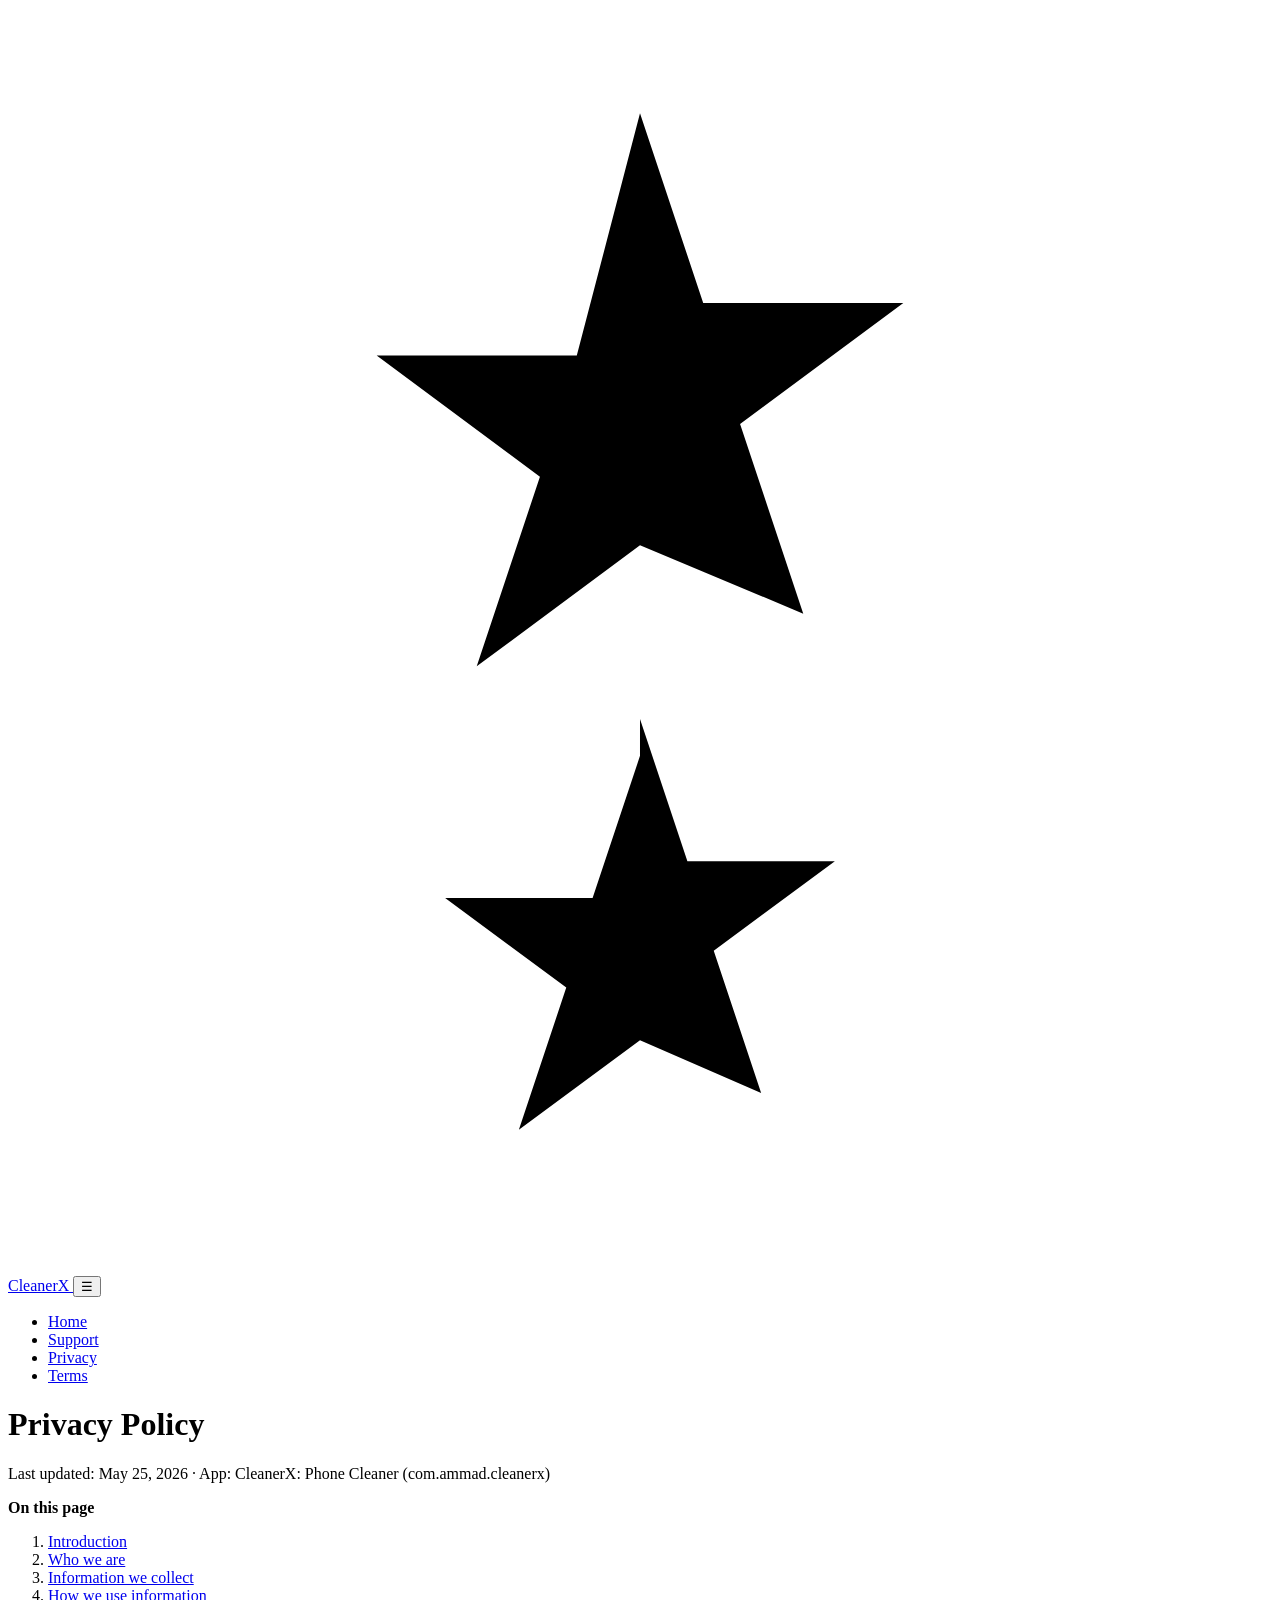
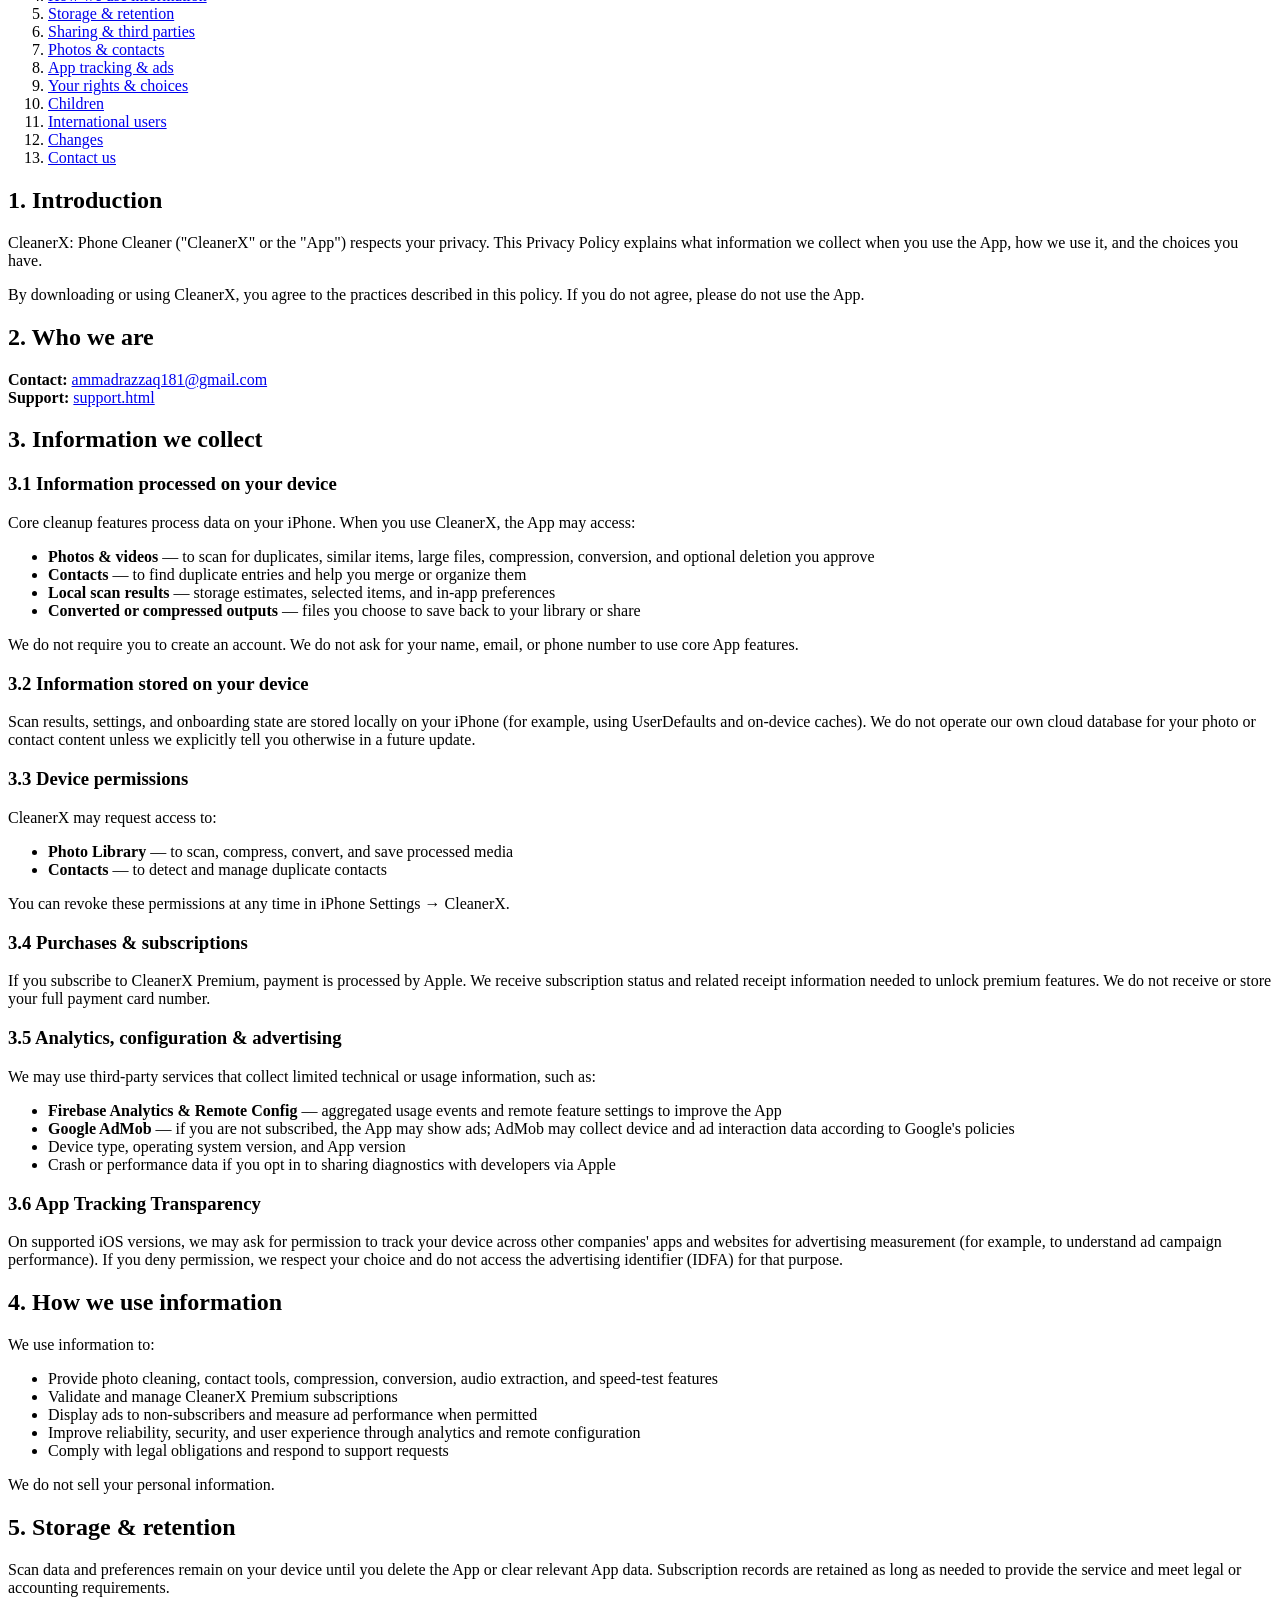
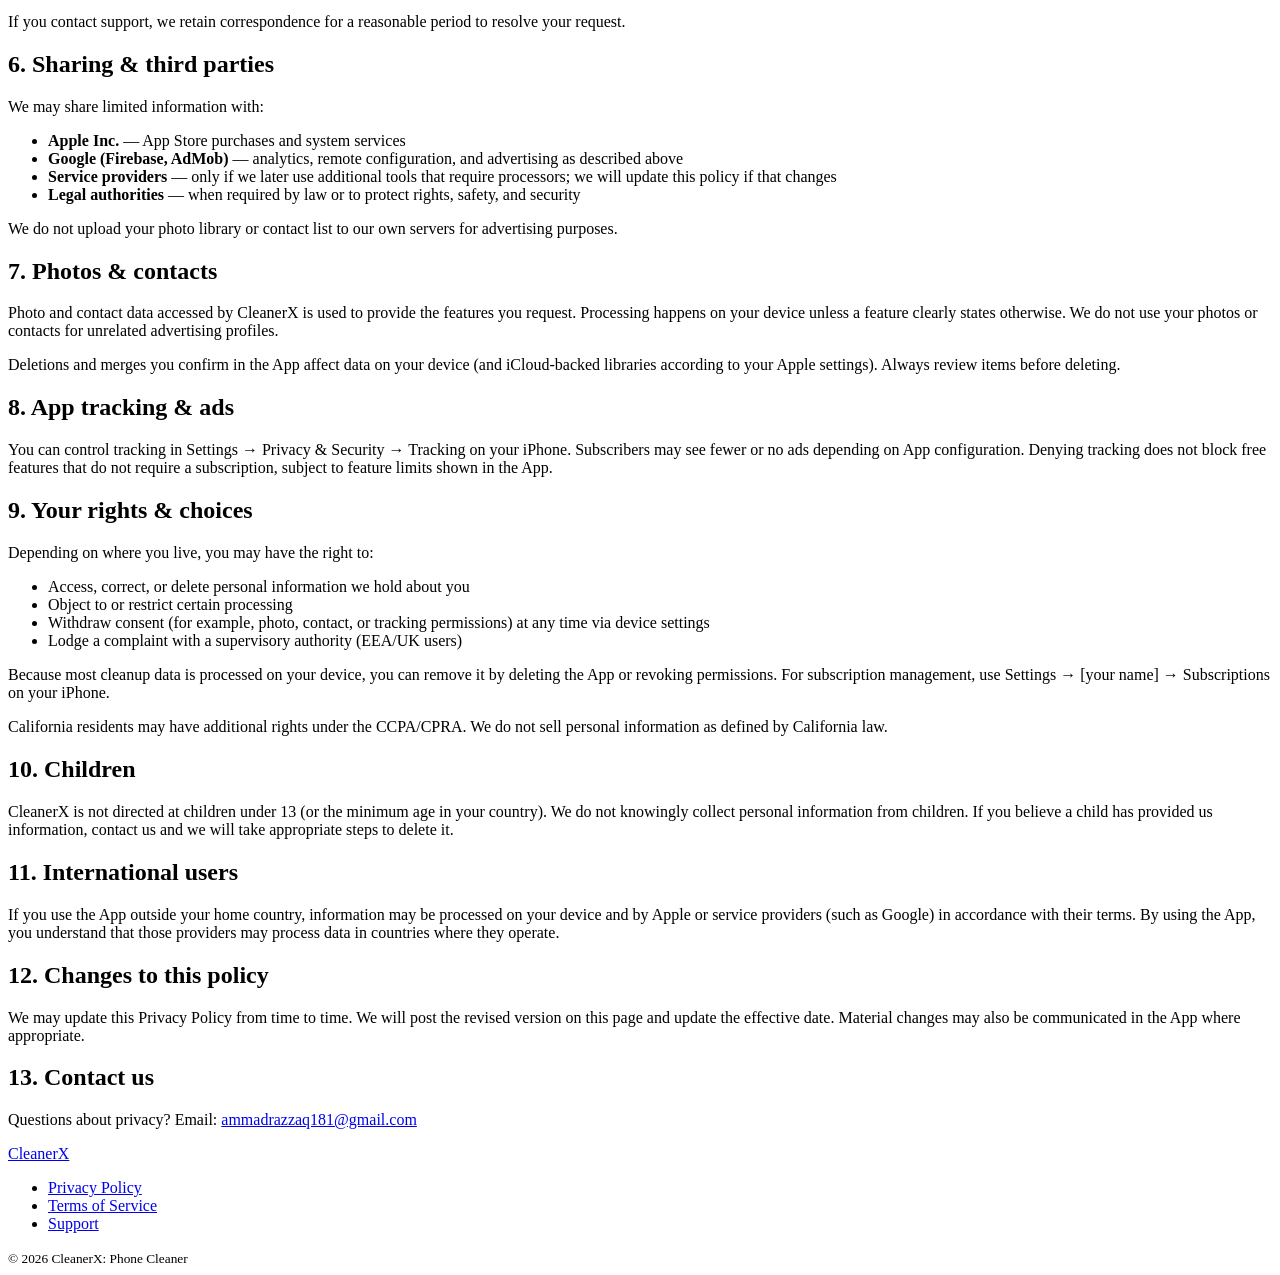
==== privacy.html @ 30298e1e "Create privacy.html" ====
<!DOCTYPE html>
<html lang="en">
<head>
  <meta charset="UTF-8">
  <meta name="viewport" content="width=device-width, initial-scale=1">
  <meta name="description" content="Privacy Policy for CleanerX: Phone Cleaner — how we collect, use, and protect your information.">
  <title>Privacy Policy — CleanerX: Phone Cleaner</title>
  <link rel="preconnect" href="https://fonts.googleapis.com">
  <link rel="preconnect" href="https://fonts.gstatic.com" crossorigin>
  <link href="https://fonts.googleapis.com/css2?family=DM+Sans:ital,opsz,wght@0,9..40,400;0,9..40,500;0,9..40,600;0,9..40,700&family=Sora:wght@600;700&display=swap" rel="stylesheet">
  <link rel="stylesheet" href="css/site.css">
  <link rel="icon" href="data:image/svg+xml,%3Csvg xmlns='http://www.w3.org/2000/svg' viewBox='0 0 32 32'%3E%3Crect width='32' height='32' rx='8' fill='%233e7b5b'/%3E%3Cpath fill='white' d='M16 4l1.2 3.6h3.8l-3.1 2.3 1.2 3.6L16 11.2l-3.1 2.3 1.2-3.6-3.1-2.3h3.8L16 4z'/%3E%3C/svg%3E">
</head>
<body>
  <header class="site-nav">
    <div class="wrap site-nav__inner">
      <a class="brand" href="index.html">
        <span class="brand__mark" aria-hidden="true">
          <svg viewBox="0 0 24 24" xmlns="http://www.w3.org/2000/svg"><path d="M12 2l1.2 3.6h3.8l-3.1 2.3 1.2 3.6L12 10.2 8.9 12.5l1.2-3.6-3.1-2.3h3.8L12 2zm0 11.5l.9 2.7h2.8l-2.3 1.7.9 2.7L12 19.6l-2.3 1.7.9-2.7-2.3-1.7h2.8l.9-2.7z"/></svg>
        </span>
        CleanerX
      </a>
      <button class="nav-toggle" type="button" aria-label="Open menu" aria-expanded="false" data-nav-toggle>☰</button>
      <ul class="nav-links" data-nav-menu>
        <li><a href="index.html">Home</a></li>
        <li><a href="support.html">Support</a></li>
        <li><a href="privacy.html" aria-current="page">Privacy</a></li>
        <li><a href="terms.html">Terms</a></li>
      </ul>
    </div>
  </header>

  <main>
    <header class="page-header wrap--legal">
      <h1>Privacy Policy</h1>
      <p class="meta">Last updated: May 25, 2026 · App: CleanerX: Phone Cleaner (com.ammad.cleanerx)</p>
    </header>

    <article class="legal-card wrap--legal">
      <nav class="toc" aria-label="Table of contents">
        <strong>On this page</strong>
        <ol>
          <li><a href="#introduction">Introduction</a></li>
          <li><a href="#controller">Who we are</a></li>
          <li><a href="#collect">Information we collect</a></li>
          <li><a href="#use">How we use information</a></li>
          <li><a href="#storage">Storage &amp; retention</a></li>
          <li><a href="#sharing">Sharing &amp; third parties</a></li>
          <li><a href="#permissions">Photos &amp; contacts</a></li>
          <li><a href="#tracking">App tracking &amp; ads</a></li>
          <li><a href="#rights">Your rights &amp; choices</a></li>
          <li><a href="#children">Children</a></li>
          <li><a href="#international">International users</a></li>
          <li><a href="#changes">Changes</a></li>
          <li><a href="#contact">Contact us</a></li>
        </ol>
      </nav>

      <h2 id="introduction">1. Introduction</h2>
      <p>
        CleanerX: Phone Cleaner ("CleanerX" or the "App") respects your privacy. This Privacy Policy explains what information we collect when you use the App, how we use it, and the choices you have.
      </p>
      <p>
        By downloading or using CleanerX, you agree to the practices described in this policy. If you do not agree, please do not use the App.
      </p>

      <h2 id="controller">2. Who we are</h2>
      <p>
        <strong>Contact:</strong> <a href="mailto:ammadrazzaq181@gmail.com">ammadrazzaq181@gmail.com</a><br>
        <strong>Support:</strong> <a href="support.html">support.html</a>
      </p>

      <h2 id="collect">3. Information we collect</h2>

      <h3>3.1 Information processed on your device</h3>
      <p>Core cleanup features process data on your iPhone. When you use CleanerX, the App may access:</p>
      <ul>
        <li><strong>Photos &amp; videos</strong> — to scan for duplicates, similar items, large files, compression, conversion, and optional deletion you approve</li>
        <li><strong>Contacts</strong> — to find duplicate entries and help you merge or organize them</li>
        <li><strong>Local scan results</strong> — storage estimates, selected items, and in-app preferences</li>
        <li><strong>Converted or compressed outputs</strong> — files you choose to save back to your library or share</li>
      </ul>
      <p>
        We do not require you to create an account. We do not ask for your name, email, or phone number to use core App features.
      </p>

      <h3>3.2 Information stored on your device</h3>
      <p>
        Scan results, settings, and onboarding state are stored locally on your iPhone (for example, using UserDefaults and on-device caches). We do not operate our own cloud database for your photo or contact content unless we explicitly tell you otherwise in a future update.
      </p>

      <h3>3.3 Device permissions</h3>
      <p>CleanerX may request access to:</p>
      <ul>
        <li><strong>Photo Library</strong> — to scan, compress, convert, and save processed media</li>
        <li><strong>Contacts</strong> — to detect and manage duplicate contacts</li>
      </ul>
      <p>You can revoke these permissions at any time in iPhone Settings → CleanerX.</p>

      <h3>3.4 Purchases &amp; subscriptions</h3>
      <p>
        If you subscribe to CleanerX Premium, payment is processed by Apple. We receive subscription status and related receipt information needed to unlock premium features. We do not receive or store your full payment card number.
      </p>

      <h3>3.5 Analytics, configuration &amp; advertising</h3>
      <p>We may use third-party services that collect limited technical or usage information, such as:</p>
      <ul>
        <li><strong>Firebase Analytics &amp; Remote Config</strong> — aggregated usage events and remote feature settings to improve the App</li>
        <li><strong>Google AdMob</strong> — if you are not subscribed, the App may show ads; AdMob may collect device and ad interaction data according to Google's policies</li>
        <li>Device type, operating system version, and App version</li>
        <li>Crash or performance data if you opt in to sharing diagnostics with developers via Apple</li>
      </ul>

      <h3>3.6 App Tracking Transparency</h3>
      <p>
        On supported iOS versions, we may ask for permission to track your device across other companies' apps and websites for advertising measurement (for example, to understand ad campaign performance). If you deny permission, we respect your choice and do not access the advertising identifier (IDFA) for that purpose.
      </p>

      <h2 id="use">4. How we use information</h2>
      <p>We use information to:</p>
      <ul>
        <li>Provide photo cleaning, contact tools, compression, conversion, audio extraction, and speed-test features</li>
        <li>Validate and manage CleanerX Premium subscriptions</li>
        <li>Display ads to non-subscribers and measure ad performance when permitted</li>
        <li>Improve reliability, security, and user experience through analytics and remote configuration</li>
        <li>Comply with legal obligations and respond to support requests</li>
      </ul>
      <p>We do not sell your personal information.</p>

      <h2 id="storage">5. Storage &amp; retention</h2>
      <p>
        Scan data and preferences remain on your device until you delete the App or clear relevant App data. Subscription records are retained as long as needed to provide the service and meet legal or accounting requirements.
      </p>
      <p>If you contact support, we retain correspondence for a reasonable period to resolve your request.</p>

      <h2 id="sharing">6. Sharing &amp; third parties</h2>
      <p>We may share limited information with:</p>
      <ul>
        <li><strong>Apple Inc.</strong> — App Store purchases and system services</li>
        <li><strong>Google (Firebase, AdMob)</strong> — analytics, remote configuration, and advertising as described above</li>
        <li><strong>Service providers</strong> — only if we later use additional tools that require processors; we will update this policy if that changes</li>
        <li><strong>Legal authorities</strong> — when required by law or to protect rights, safety, and security</li>
      </ul>
      <p>We do not upload your photo library or contact list to our own servers for advertising purposes.</p>

      <h2 id="permissions">7. Photos &amp; contacts</h2>
      <p>
        Photo and contact data accessed by CleanerX is used to provide the features you request. Processing happens on your device unless a feature clearly states otherwise. We do not use your photos or contacts for unrelated advertising profiles.
      </p>
      <p>
        Deletions and merges you confirm in the App affect data on your device (and iCloud-backed libraries according to your Apple settings). Always review items before deleting.
      </p>

      <h2 id="tracking">8. App tracking &amp; ads</h2>
      <p>
        You can control tracking in Settings → Privacy &amp; Security → Tracking on your iPhone. Subscribers may see fewer or no ads depending on App configuration. Denying tracking does not block free features that do not require a subscription, subject to feature limits shown in the App.
      </p>

      <h2 id="rights">9. Your rights &amp; choices</h2>
      <p>Depending on where you live, you may have the right to:</p>
      <ul>
        <li>Access, correct, or delete personal information we hold about you</li>
        <li>Object to or restrict certain processing</li>
        <li>Withdraw consent (for example, photo, contact, or tracking permissions) at any time via device settings</li>
        <li>Lodge a complaint with a supervisory authority (EEA/UK users)</li>
      </ul>
      <p>
        Because most cleanup data is processed on your device, you can remove it by deleting the App or revoking permissions. For subscription management, use Settings → [your name] → Subscriptions on your iPhone.
      </p>
      <p>California residents may have additional rights under the CCPA/CPRA. We do not sell personal information as defined by California law.</p>

      <h2 id="children">10. Children</h2>
      <p>
        CleanerX is not directed at children under 13 (or the minimum age in your country). We do not knowingly collect personal information from children. If you believe a child has provided us information, contact us and we will take appropriate steps to delete it.
      </p>

      <h2 id="international">11. International users</h2>
      <p>
        If you use the App outside your home country, information may be processed on your device and by Apple or service providers (such as Google) in accordance with their terms. By using the App, you understand that those providers may process data in countries where they operate.
      </p>

      <h2 id="changes">12. Changes to this policy</h2>
      <p>
        We may update this Privacy Policy from time to time. We will post the revised version on this page and update the effective date. Material changes may also be communicated in the App where appropriate.
      </p>

      <h2 id="contact">13. Contact us</h2>
      <p>Questions about privacy? Email: <a href="mailto:ammadrazzaq181@gmail.com">ammadrazzaq181@gmail.com</a></p>
    </article>
  </main>

  <footer class="site-footer">
    <div class="wrap site-footer__inner">
      <a class="brand" href="index.html">CleanerX</a>
      <ul class="footer-links">
        <li><a href="privacy.html">Privacy Policy</a></li>
        <li><a href="terms.html">Terms of Service</a></li>
        <li><a href="support.html">Support</a></li>
      </ul>
      <small>© <span id="year"></span> CleanerX: Phone Cleaner</small>
    </div>
  </footer>

  <script>
    document.getElementById('year').textContent = new Date().getFullYear();
    const toggle = document.querySelector('[data-nav-toggle]');
    const menu = document.querySelector('[data-nav-menu]');
    toggle?.addEventListener('click', () => {
      const open = menu.classList.toggle('is-open');
      toggle.setAttribute('aria-expanded', open);
    });
  </script>
</body>
</html>
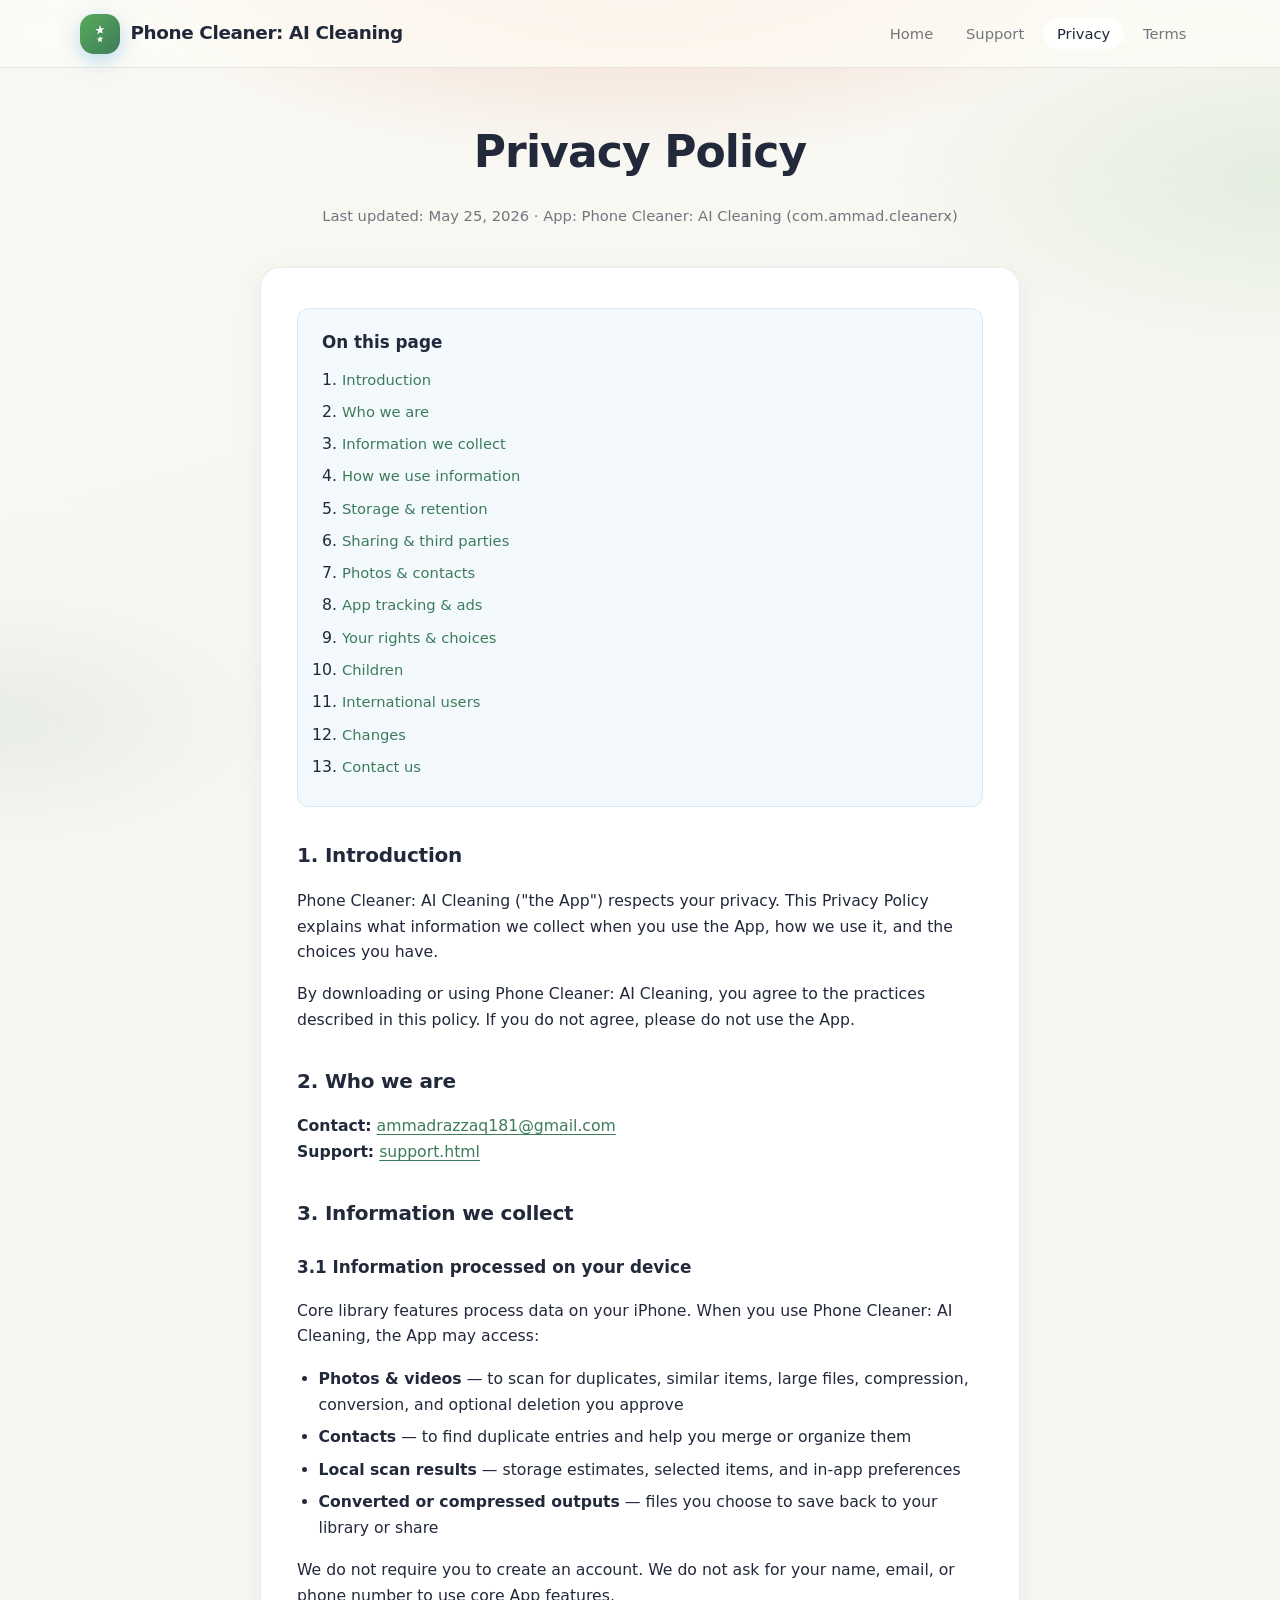
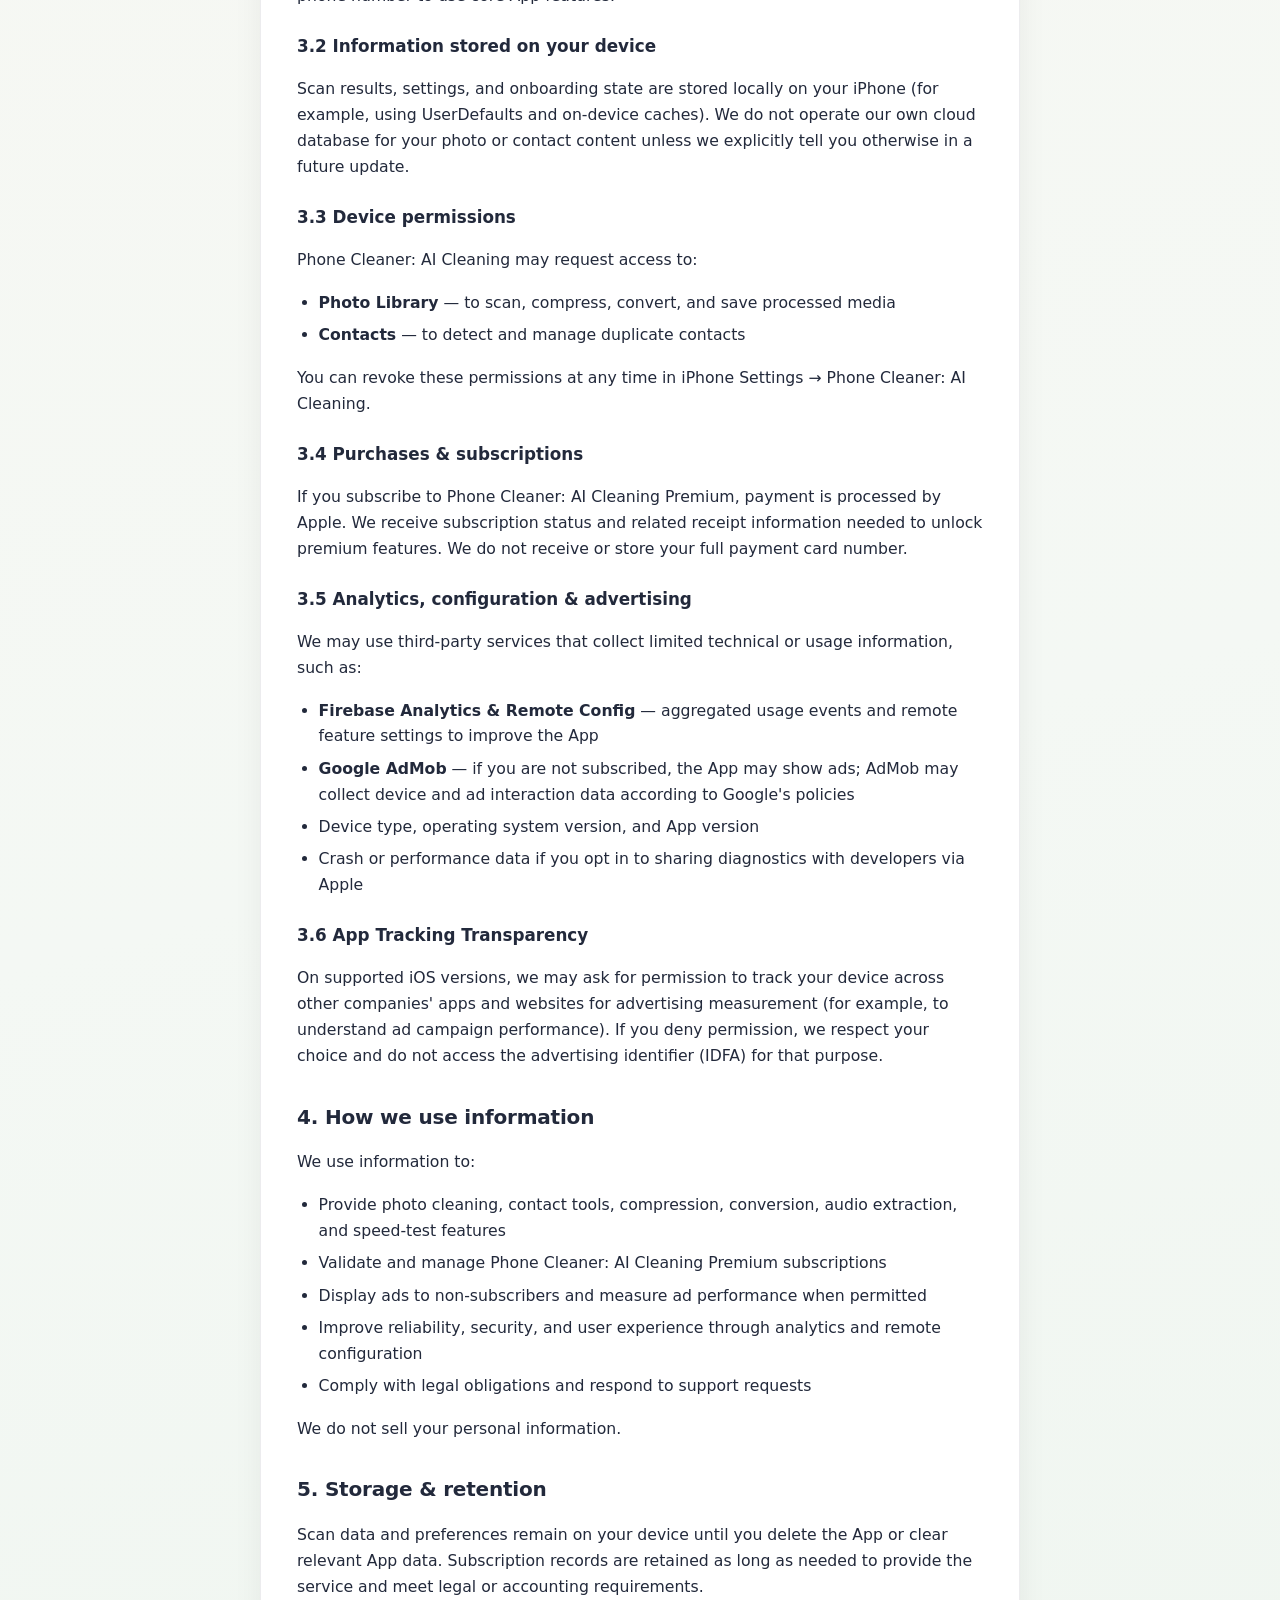
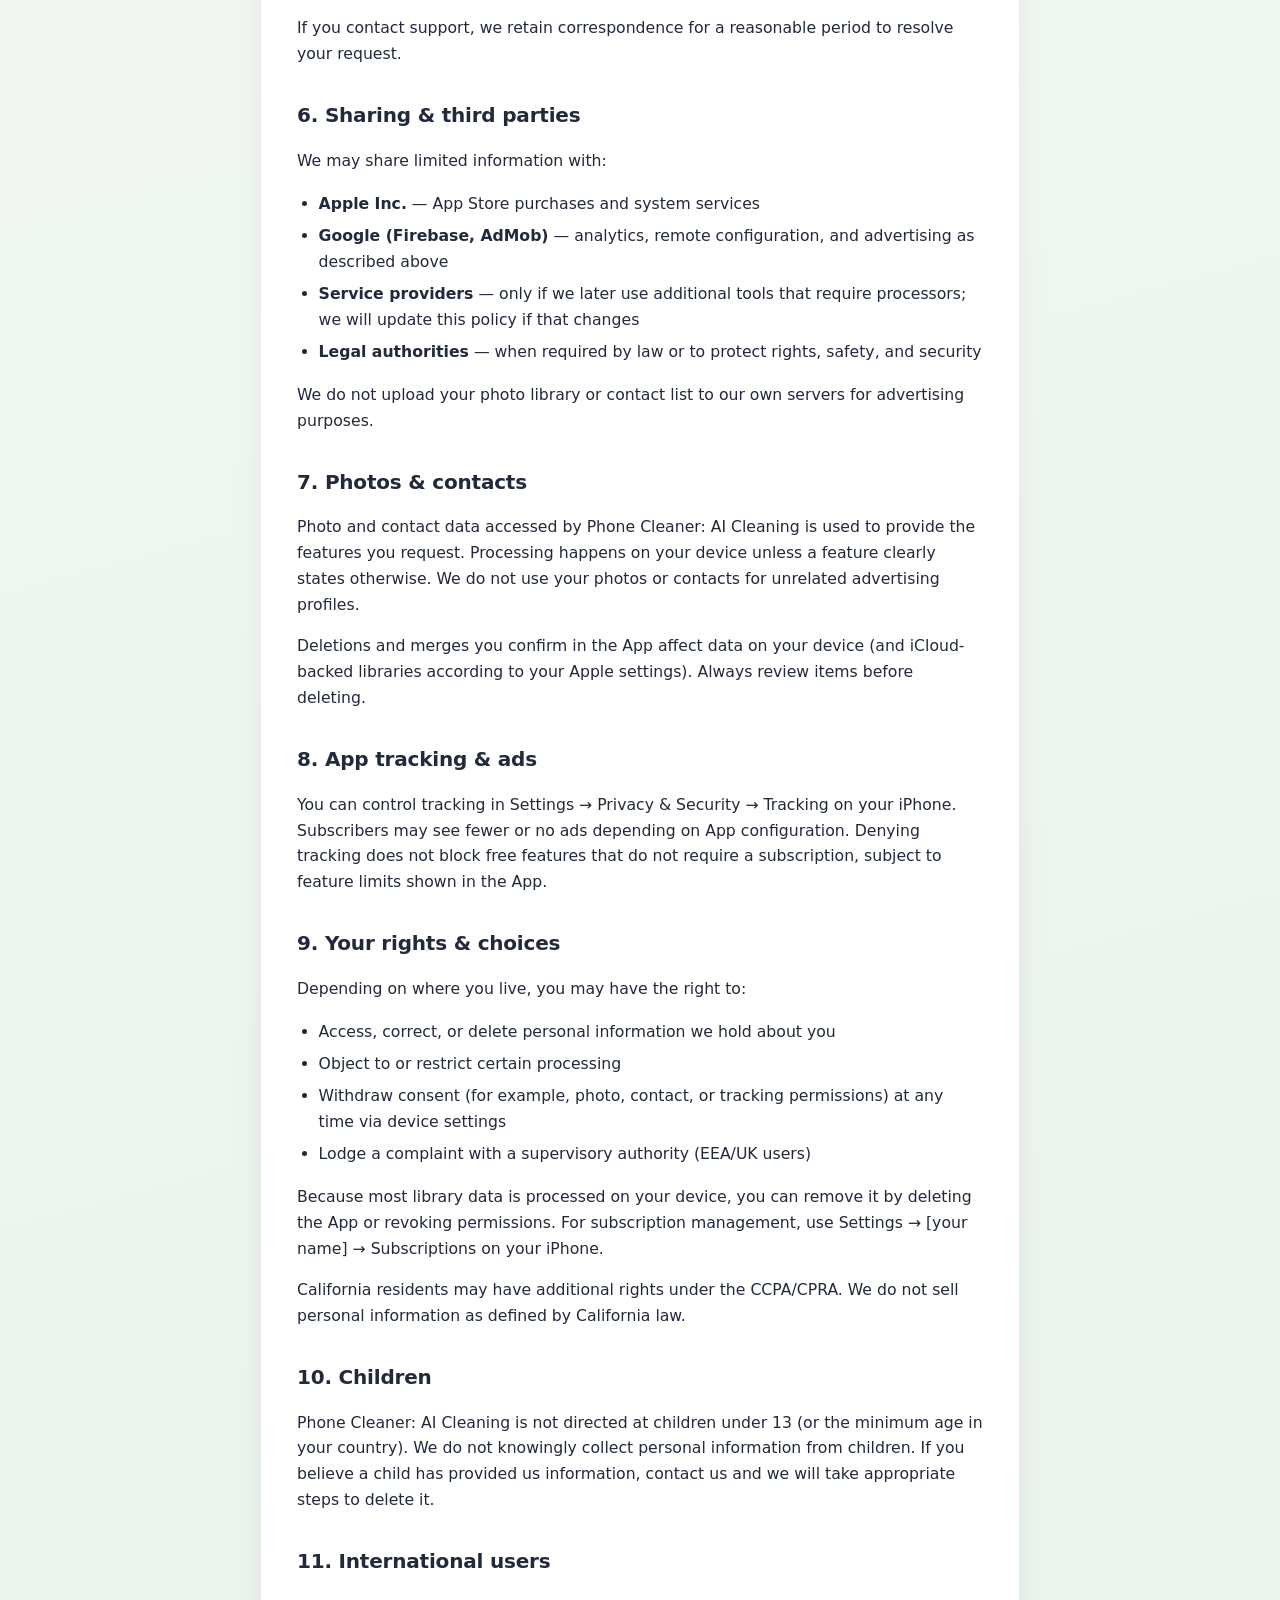
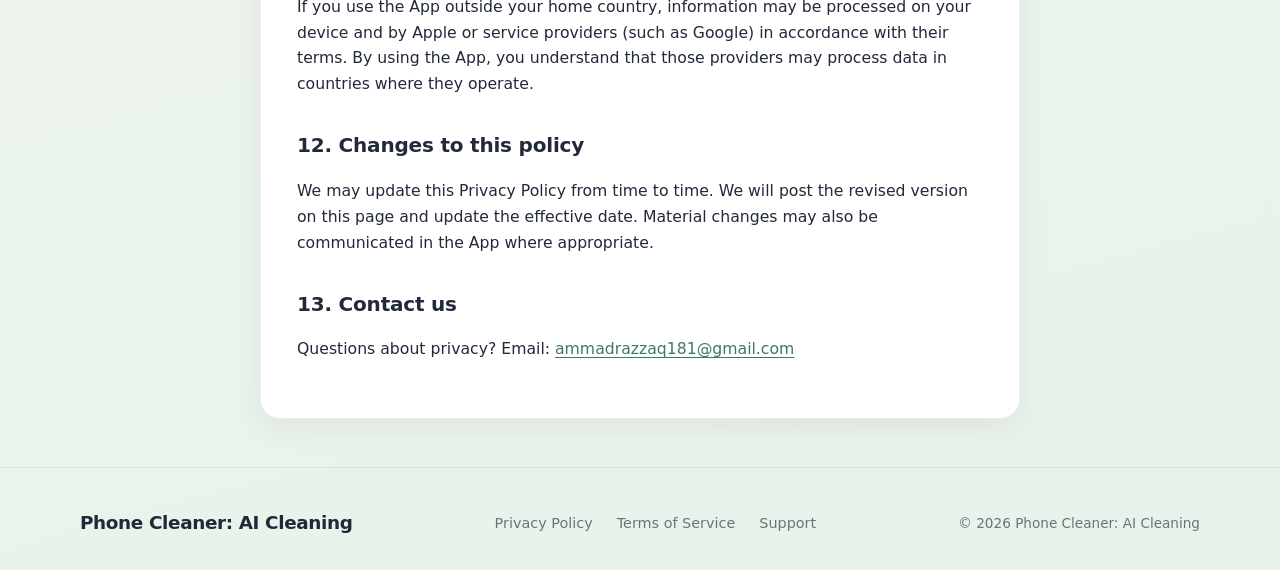
==== commit e37ea322: "Update privacy.html" ====
--- a/privacy.html
+++ b/privacy.html
@@ -3,8 +3,8 @@
 <head>
   <meta charset="UTF-8">
   <meta name="viewport" content="width=device-width, initial-scale=1">
-  <meta name="description" content="Privacy Policy for CleanerX: Phone Cleaner — how we collect, use, and protect your information.">
-  <title>Privacy Policy — CleanerX: Phone Cleaner</title>
+  <meta name="description" content="Privacy Policy for Phone Cleaner: AI Cleaning — how we collect, use, and protect your information.">
+  <title>Privacy Policy — Phone Cleaner: AI Cleaning</title>
   <link rel="preconnect" href="https://fonts.googleapis.com">
   <link rel="preconnect" href="https://fonts.gstatic.com" crossorigin>
   <link href="https://fonts.googleapis.com/css2?family=DM+Sans:ital,opsz,wght@0,9..40,400;0,9..40,500;0,9..40,600;0,9..40,700&family=Sora:wght@600;700&display=swap" rel="stylesheet">
@@ -18,7 +18,7 @@
         <span class="brand__mark" aria-hidden="true">
           <svg viewBox="0 0 24 24" xmlns="http://www.w3.org/2000/svg"><path d="M12 2l1.2 3.6h3.8l-3.1 2.3 1.2 3.6L12 10.2 8.9 12.5l1.2-3.6-3.1-2.3h3.8L12 2zm0 11.5l.9 2.7h2.8l-2.3 1.7.9 2.7L12 19.6l-2.3 1.7.9-2.7-2.3-1.7h2.8l.9-2.7z"/></svg>
         </span>
-        CleanerX
+        Phone Cleaner: AI Cleaning
       </a>
       <button class="nav-toggle" type="button" aria-label="Open menu" aria-expanded="false" data-nav-toggle>☰</button>
       <ul class="nav-links" data-nav-menu>
@@ -33,7 +33,7 @@
   <main>
     <header class="page-header wrap--legal">
       <h1>Privacy Policy</h1>
-      <p class="meta">Last updated: May 25, 2026 · App: CleanerX: Phone Cleaner (com.ammad.cleanerx)</p>
+      <p class="meta">Last updated: May 25, 2026 · App: Phone Cleaner: AI Cleaning (com.ammad.cleanerx)</p>
     </header>
 
     <article class="legal-card wrap--legal">
@@ -58,10 +58,10 @@
 
       <h2 id="introduction">1. Introduction</h2>
       <p>
-        CleanerX: Phone Cleaner ("CleanerX" or the "App") respects your privacy. This Privacy Policy explains what information we collect when you use the App, how we use it, and the choices you have.
-      </p>
-      <p>
-        By downloading or using CleanerX, you agree to the practices described in this policy. If you do not agree, please do not use the App.
+        Phone Cleaner: AI Cleaning ("the App") respects your privacy. This Privacy Policy explains what information we collect when you use the App, how we use it, and the choices you have.
+      </p>
+      <p>
+        By downloading or using Phone Cleaner: AI Cleaning, you agree to the practices described in this policy. If you do not agree, please do not use the App.
       </p>
 
       <h2 id="controller">2. Who we are</h2>
@@ -73,7 +73,7 @@
       <h2 id="collect">3. Information we collect</h2>
 
       <h3>3.1 Information processed on your device</h3>
-      <p>Core cleanup features process data on your iPhone. When you use CleanerX, the App may access:</p>
+      <p>Core library features process data on your iPhone. When you use Phone Cleaner: AI Cleaning, the App may access:</p>
       <ul>
         <li><strong>Photos &amp; videos</strong> — to scan for duplicates, similar items, large files, compression, conversion, and optional deletion you approve</li>
         <li><strong>Contacts</strong> — to find duplicate entries and help you merge or organize them</li>
@@ -90,16 +90,16 @@
       </p>
 
       <h3>3.3 Device permissions</h3>
-      <p>CleanerX may request access to:</p>
+      <p>Phone Cleaner: AI Cleaning may request access to:</p>
       <ul>
         <li><strong>Photo Library</strong> — to scan, compress, convert, and save processed media</li>
         <li><strong>Contacts</strong> — to detect and manage duplicate contacts</li>
       </ul>
-      <p>You can revoke these permissions at any time in iPhone Settings → CleanerX.</p>
+      <p>You can revoke these permissions at any time in iPhone Settings → Phone Cleaner: AI Cleaning.</p>
 
       <h3>3.4 Purchases &amp; subscriptions</h3>
       <p>
-        If you subscribe to CleanerX Premium, payment is processed by Apple. We receive subscription status and related receipt information needed to unlock premium features. We do not receive or store your full payment card number.
+        If you subscribe to Phone Cleaner: AI Cleaning Premium, payment is processed by Apple. We receive subscription status and related receipt information needed to unlock premium features. We do not receive or store your full payment card number.
       </p>
 
       <h3>3.5 Analytics, configuration &amp; advertising</h3>
@@ -120,7 +120,7 @@
       <p>We use information to:</p>
       <ul>
         <li>Provide photo cleaning, contact tools, compression, conversion, audio extraction, and speed-test features</li>
-        <li>Validate and manage CleanerX Premium subscriptions</li>
+        <li>Validate and manage Phone Cleaner: AI Cleaning Premium subscriptions</li>
         <li>Display ads to non-subscribers and measure ad performance when permitted</li>
         <li>Improve reliability, security, and user experience through analytics and remote configuration</li>
         <li>Comply with legal obligations and respond to support requests</li>
@@ -145,7 +145,7 @@
 
       <h2 id="permissions">7. Photos &amp; contacts</h2>
       <p>
-        Photo and contact data accessed by CleanerX is used to provide the features you request. Processing happens on your device unless a feature clearly states otherwise. We do not use your photos or contacts for unrelated advertising profiles.
+        Photo and contact data accessed by Phone Cleaner: AI Cleaning is used to provide the features you request. Processing happens on your device unless a feature clearly states otherwise. We do not use your photos or contacts for unrelated advertising profiles.
       </p>
       <p>
         Deletions and merges you confirm in the App affect data on your device (and iCloud-backed libraries according to your Apple settings). Always review items before deleting.
@@ -165,13 +165,13 @@
         <li>Lodge a complaint with a supervisory authority (EEA/UK users)</li>
       </ul>
       <p>
-        Because most cleanup data is processed on your device, you can remove it by deleting the App or revoking permissions. For subscription management, use Settings → [your name] → Subscriptions on your iPhone.
+        Because most library data is processed on your device, you can remove it by deleting the App or revoking permissions. For subscription management, use Settings → [your name] → Subscriptions on your iPhone.
       </p>
       <p>California residents may have additional rights under the CCPA/CPRA. We do not sell personal information as defined by California law.</p>
 
       <h2 id="children">10. Children</h2>
       <p>
-        CleanerX is not directed at children under 13 (or the minimum age in your country). We do not knowingly collect personal information from children. If you believe a child has provided us information, contact us and we will take appropriate steps to delete it.
+        Phone Cleaner: AI Cleaning is not directed at children under 13 (or the minimum age in your country). We do not knowingly collect personal information from children. If you believe a child has provided us information, contact us and we will take appropriate steps to delete it.
       </p>
 
       <h2 id="international">11. International users</h2>
@@ -191,13 +191,13 @@
 
   <footer class="site-footer">
     <div class="wrap site-footer__inner">
-      <a class="brand" href="index.html">CleanerX</a>
+      <a class="brand" href="index.html">Phone Cleaner: AI Cleaning</a>
       <ul class="footer-links">
         <li><a href="privacy.html">Privacy Policy</a></li>
         <li><a href="terms.html">Terms of Service</a></li>
         <li><a href="support.html">Support</a></li>
       </ul>
-      <small>© <span id="year"></span> CleanerX: Phone Cleaner</small>
+      <small>© <span id="year"></span> Phone Cleaner: AI Cleaning</small>
     </div>
   </footer>
 
--- a/css/site.css
+++ b/css/site.css
@@ -0,0 +1,638 @@
+/* CleanerX: Phone Cleaner — GitHub Pages shared styles */
+
+:root {
+  --accent: #e67e51;
+  --accent-deep: #e65f46;
+  --accent-glow: rgba(230, 126, 81, 0.32);
+  --bg-top: #f9f7f2;
+  --bg-bottom: #f4f8f4;
+  --surface: rgba(255, 255, 255, 0.82);
+  --surface-solid: #ffffff;
+  --stroke: rgba(15, 23, 42, 0.08);
+  --text: rgba(15, 23, 42, 0.92);
+  --text-muted: rgba(15, 23, 42, 0.58);
+  --water: #57ab5a;
+  --water-deep: #3e7b5b;
+  --radius: 20px;
+  --radius-sm: 12px;
+  --shadow: 0 24px 60px rgba(15, 23, 42, 0.08);
+  --shadow-soft: 0 8px 30px rgba(15, 23, 42, 0.06);
+  --max: 1120px;
+  --legal-max: 760px;
+  --font-display: "Sora", system-ui, sans-serif;
+  --font-body: "DM Sans", system-ui, sans-serif;
+}
+
+*,
+*::before,
+*::after {
+  box-sizing: border-box;
+}
+
+html {
+  scroll-behavior: smooth;
+}
+
+body {
+  margin: 0;
+  min-height: 100vh;
+  font-family: var(--font-body);
+  font-size: 1.05rem;
+  line-height: 1.65;
+  color: var(--text);
+  background: linear-gradient(165deg, var(--bg-top) 0%, var(--bg-bottom) 45%, #e8f2ea 100%);
+  -webkit-font-smoothing: antialiased;
+}
+
+body::before {
+  content: "";
+  position: fixed;
+  inset: 0;
+  pointer-events: none;
+  background:
+    radial-gradient(ellipse 80% 50% at 50% -10%, var(--accent-glow), transparent 55%),
+    radial-gradient(ellipse 60% 40% at 100% 20%, rgba(87, 171, 90, 0.12), transparent 50%),
+    radial-gradient(ellipse 50% 35% at 0% 80%, rgba(62, 123, 91, 0.08), transparent 45%);
+  z-index: -1;
+}
+
+a {
+  color: var(--water-deep);
+  text-decoration-thickness: 1px;
+  text-underline-offset: 3px;
+}
+
+a:hover {
+  color: var(--accent-deep);
+}
+
+img {
+  max-width: 100%;
+  height: auto;
+}
+
+/* ——— Layout ——— */
+
+.wrap {
+  width: min(var(--max), calc(100% - 2rem));
+  margin-inline: auto;
+}
+
+.wrap--legal {
+  width: min(var(--legal-max), calc(100% - 2rem));
+  margin-inline: auto;
+}
+
+/* ——— Nav ——— */
+
+.site-nav {
+  position: sticky;
+  top: 0;
+  z-index: 100;
+  padding: 0.85rem 0;
+  backdrop-filter: blur(18px) saturate(1.4);
+  -webkit-backdrop-filter: blur(18px) saturate(1.4);
+  background: rgba(252, 252, 247, 0.72);
+  border-bottom: 1px solid var(--stroke);
+}
+
+.site-nav__inner {
+  display: flex;
+  align-items: center;
+  justify-content: space-between;
+  gap: 1rem;
+}
+
+.brand {
+  display: inline-flex;
+  align-items: center;
+  gap: 0.65rem;
+  text-decoration: none;
+  color: var(--text);
+  font-family: var(--font-display);
+  font-weight: 700;
+  font-size: 1.15rem;
+  letter-spacing: -0.02em;
+}
+
+.brand:hover {
+  color: var(--text);
+}
+
+.brand__mark {
+  width: 40px;
+  height: 40px;
+  border-radius: 14px;
+  background: linear-gradient(135deg, var(--water) 0%, var(--water-deep) 100%);
+  display: grid;
+  place-items: center;
+  box-shadow: 0 6px 20px rgba(59, 157, 221, 0.35);
+  flex-shrink: 0;
+}
+
+.brand__mark svg {
+  width: 22px;
+  height: 22px;
+  fill: white;
+}
+
+.nav-links {
+  display: flex;
+  align-items: center;
+  gap: 0.35rem;
+  list-style: none;
+  margin: 0;
+  padding: 0;
+}
+
+.nav-links a {
+  text-decoration: none;
+  color: var(--text-muted);
+  font-size: 0.92rem;
+  font-weight: 500;
+  padding: 0.45rem 0.85rem;
+  border-radius: 999px;
+  transition: background 0.2s, color 0.2s;
+}
+
+.nav-links a:hover,
+.nav-links a[aria-current="page"] {
+  color: var(--text);
+  background: rgba(255, 255, 255, 0.85);
+}
+
+.nav-toggle {
+  display: none;
+  background: var(--surface-solid);
+  border: 1px solid var(--stroke);
+  border-radius: 10px;
+  padding: 0.5rem 0.65rem;
+  cursor: pointer;
+}
+
+/* ——— Hero (marketing) ——— */
+
+.hero {
+  padding: 4.5rem 0 3rem;
+}
+
+.hero__grid {
+  display: grid;
+  grid-template-columns: 1.05fr 0.95fr;
+  gap: 3rem;
+  align-items: center;
+}
+
+.hero__eyebrow {
+  display: inline-flex;
+  align-items: center;
+  gap: 0.5rem;
+  font-size: 0.8rem;
+  font-weight: 600;
+  letter-spacing: 0.12em;
+  text-transform: uppercase;
+  color: var(--accent-deep);
+  background: rgba(250, 158, 66, 0.12);
+  border: 1px solid rgba(250, 158, 66, 0.25);
+  padding: 0.35rem 0.85rem;
+  border-radius: 999px;
+  margin-bottom: 1.25rem;
+}
+
+.hero h1 {
+  font-family: var(--font-display);
+  font-size: clamp(2.4rem, 5vw, 3.5rem);
+  line-height: 1.08;
+  letter-spacing: -0.03em;
+  margin: 0 0 1.25rem;
+}
+
+.hero h1 span {
+  background: linear-gradient(120deg, var(--water-deep), var(--water));
+  -webkit-background-clip: text;
+  background-clip: text;
+  color: transparent;
+}
+
+.hero__lead {
+  font-size: 1.15rem;
+  color: var(--text-muted);
+  max-width: 34ch;
+  margin: 0 0 2rem;
+}
+
+.hero__cta {
+  display: flex;
+  flex-wrap: wrap;
+  gap: 0.85rem;
+  align-items: center;
+}
+
+.btn {
+  display: inline-flex;
+  align-items: center;
+  justify-content: center;
+  gap: 0.5rem;
+  padding: 0.9rem 1.5rem;
+  border-radius: 999px;
+  font-weight: 600;
+  font-size: 0.98rem;
+  text-decoration: none;
+  border: none;
+  cursor: pointer;
+  transition: transform 0.2s, box-shadow 0.2s;
+}
+
+.btn--primary {
+  background: linear-gradient(135deg, var(--accent), var(--accent-deep));
+  color: white;
+  box-shadow: 0 12px 32px var(--accent-glow);
+}
+
+.btn--primary:hover {
+  color: white;
+  transform: translateY(-2px);
+  box-shadow: 0 16px 40px var(--accent-glow);
+}
+
+.btn--ghost {
+  background: var(--surface-solid);
+  color: var(--text);
+  border: 1px solid var(--stroke);
+  box-shadow: var(--shadow-soft);
+}
+
+.btn--ghost:hover {
+  color: var(--text);
+  transform: translateY(-1px);
+}
+
+.phone-mock {
+  position: relative;
+  justify-self: center;
+  width: min(320px, 100%);
+}
+
+.phone-mock__frame {
+  border-radius: 36px;
+  padding: 12px;
+  background: linear-gradient(160deg, #1a1a2e 0%, #0f172a 100%);
+  box-shadow: var(--shadow), 0 0 0 1px rgba(255, 255, 255, 0.08) inset;
+}
+
+.phone-mock__screen {
+  border-radius: 28px;
+  overflow: hidden;
+  aspect-ratio: 9 / 19.5;
+  background: linear-gradient(180deg, #fcfcf7 0%, #e8f4fc 100%);
+  padding: 1.5rem 1.25rem;
+  display: flex;
+  flex-direction: column;
+  gap: 1rem;
+}
+
+.mock-ring {
+  width: 140px;
+  height: 140px;
+  margin: 0.5rem auto 0;
+  border-radius: 50%;
+  background: conic-gradient(var(--water) 0deg 220deg, rgba(87, 171, 90, 0.15) 220deg);
+  display: grid;
+  place-items: center;
+  position: relative;
+}
+
+.mock-ring::after {
+  content: "";
+  width: 108px;
+  height: 108px;
+  border-radius: 50%;
+  background: var(--surface-solid);
+  box-shadow: var(--shadow-soft);
+}
+
+.mock-stat {
+  background: var(--surface);
+  border: 1px solid var(--stroke);
+  border-radius: var(--radius-sm);
+  padding: 0.75rem 1rem;
+  backdrop-filter: blur(8px);
+}
+
+.mock-stat strong {
+  display: block;
+  font-family: var(--font-display);
+  font-size: 1.1rem;
+}
+
+.mock-stat span {
+  font-size: 0.8rem;
+  color: var(--text-muted);
+}
+
+/* ——— Sections ——— */
+
+.section {
+  padding: 4rem 0;
+}
+
+.section__title {
+  font-family: var(--font-display);
+  font-size: clamp(1.75rem, 3vw, 2.25rem);
+  letter-spacing: -0.02em;
+  text-align: center;
+  margin: 0 0 0.5rem;
+}
+
+.section__subtitle {
+  text-align: center;
+  color: var(--text-muted);
+  max-width: 48ch;
+  margin: 0 auto 2.5rem;
+}
+
+.features {
+  display: grid;
+  grid-template-columns: repeat(auto-fit, minmax(240px, 1fr));
+  gap: 1.25rem;
+}
+
+.card {
+  background: var(--surface);
+  border: 1px solid var(--stroke);
+  border-radius: var(--radius);
+  padding: 1.5rem;
+  backdrop-filter: blur(12px);
+  box-shadow: var(--shadow-soft);
+  transition: transform 0.25s, box-shadow 0.25s;
+}
+
+.card:hover {
+  transform: translateY(-4px);
+  box-shadow: var(--shadow);
+}
+
+.card__icon {
+  width: 48px;
+  height: 48px;
+  border-radius: 14px;
+  display: grid;
+  place-items: center;
+  font-size: 1.35rem;
+  margin-bottom: 1rem;
+  background: linear-gradient(135deg, rgba(59, 157, 221, 0.15), rgba(250, 158, 66, 0.12));
+}
+
+.card h3 {
+  font-family: var(--font-display);
+  font-size: 1.1rem;
+  margin: 0 0 0.5rem;
+}
+
+.card p {
+  margin: 0;
+  font-size: 0.95rem;
+  color: var(--text-muted);
+}
+
+.pricing-banner {
+  text-align: center;
+  padding: 2.5rem 2rem;
+  border-radius: var(--radius);
+  background: linear-gradient(135deg, rgba(30, 111, 168, 0.08), rgba(250, 158, 66, 0.1));
+  border: 1px solid var(--stroke);
+}
+
+.pricing-banner h2 {
+  font-family: var(--font-display);
+  margin: 0 0 0.75rem;
+}
+
+.pricing-banner p {
+  color: var(--text-muted);
+  margin: 0 0 1.5rem;
+}
+
+/* ——— Legal pages ——— */
+
+.page-header {
+  padding: 3rem 0 1.5rem;
+  text-align: center;
+}
+
+.page-header h1 {
+  font-family: var(--font-display);
+  font-size: clamp(2rem, 4vw, 2.75rem);
+  letter-spacing: -0.02em;
+  margin: 0 0 0.5rem;
+}
+
+.page-header .meta {
+  color: var(--text-muted);
+  font-size: 0.92rem;
+}
+
+.legal-card {
+  background: var(--surface-solid);
+  border: 1px solid var(--stroke);
+  border-radius: var(--radius);
+  padding: 2.5rem 2.25rem;
+  box-shadow: var(--shadow-soft);
+  margin-bottom: 3rem;
+}
+
+.legal-card h2 {
+  font-family: var(--font-display);
+  font-size: 1.25rem;
+  margin: 2rem 0 0.75rem;
+  letter-spacing: -0.01em;
+}
+
+.legal-card h2:first-child {
+  margin-top: 0;
+}
+
+.legal-card h3 {
+  font-size: 1.05rem;
+  margin: 1.5rem 0 0.5rem;
+}
+
+.legal-card p,
+.legal-card li {
+  color: var(--text);
+  font-size: 0.98rem;
+}
+
+.legal-card ul,
+.legal-card ol {
+  padding-left: 1.35rem;
+}
+
+.legal-card li {
+  margin-bottom: 0.4rem;
+}
+
+.toc {
+  background: rgba(59, 157, 221, 0.06);
+  border: 1px solid rgba(59, 157, 221, 0.15);
+  border-radius: var(--radius-sm);
+  padding: 1.25rem 1.5rem;
+  margin-bottom: 2rem;
+}
+
+.toc strong {
+  display: block;
+  font-family: var(--font-display);
+  margin-bottom: 0.65rem;
+}
+
+.toc ol {
+  margin: 0;
+  padding-left: 1.25rem;
+}
+
+.toc a {
+  text-decoration: none;
+  font-size: 0.92rem;
+}
+
+.toc a:hover {
+  text-decoration: underline;
+}
+
+/* ——— Support ——— */
+
+.support-grid {
+  display: grid;
+  grid-template-columns: repeat(auto-fit, minmax(280px, 1fr));
+  gap: 1.25rem;
+  margin-bottom: 2rem;
+}
+
+.faq details {
+  background: var(--surface-solid);
+  border: 1px solid var(--stroke);
+  border-radius: var(--radius-sm);
+  padding: 1rem 1.25rem;
+  margin-bottom: 0.75rem;
+}
+
+.faq summary {
+  font-weight: 600;
+  cursor: pointer;
+  list-style: none;
+}
+
+.faq summary::-webkit-details-marker {
+  display: none;
+}
+
+.faq details[open] summary {
+  margin-bottom: 0.75rem;
+  color: var(--water-deep);
+}
+
+.faq p {
+  margin: 0;
+  color: var(--text-muted);
+  font-size: 0.95rem;
+}
+
+.contact-box {
+  text-align: center;
+  padding: 2rem;
+  border-radius: var(--radius);
+  background: var(--surface);
+  border: 1px solid var(--stroke);
+}
+
+/* ——— Footer ——— */
+
+.site-footer {
+  padding: 2.5rem 0 2rem;
+  border-top: 1px solid var(--stroke);
+  margin-top: 2rem;
+}
+
+.site-footer__inner {
+  display: flex;
+  flex-wrap: wrap;
+  justify-content: space-between;
+  align-items: center;
+  gap: 1.5rem;
+}
+
+.footer-links {
+  display: flex;
+  flex-wrap: wrap;
+  gap: 1rem 1.5rem;
+  list-style: none;
+  margin: 0;
+  padding: 0;
+}
+
+.footer-links a {
+  text-decoration: none;
+  font-size: 0.9rem;
+  color: var(--text-muted);
+}
+
+.footer-links a:hover {
+  color: var(--text);
+}
+
+.site-footer small {
+  color: var(--text-muted);
+  font-size: 0.85rem;
+}
+
+/* ——— Responsive ——— */
+
+@media (max-width: 900px) {
+  .hero__grid {
+    grid-template-columns: 1fr;
+    text-align: center;
+  }
+
+  .hero__lead {
+    margin-inline: auto;
+  }
+
+  .hero__cta {
+    justify-content: center;
+  }
+
+  .phone-mock {
+    order: -1;
+  }
+}
+
+@media (max-width: 720px) {
+  .nav-toggle {
+    display: block;
+  }
+
+  .nav-links {
+    display: none;
+    position: absolute;
+    top: 100%;
+    left: 0;
+    right: 0;
+    flex-direction: column;
+    padding: 1rem;
+    background: rgba(252, 252, 247, 0.96);
+    border-bottom: 1px solid var(--stroke);
+  }
+
+  .nav-links.is-open {
+    display: flex;
+  }
+
+  .site-nav__inner {
+    position: relative;
+  }
+
+  .legal-card {
+    padding: 1.75rem 1.25rem;
+  }
+}
